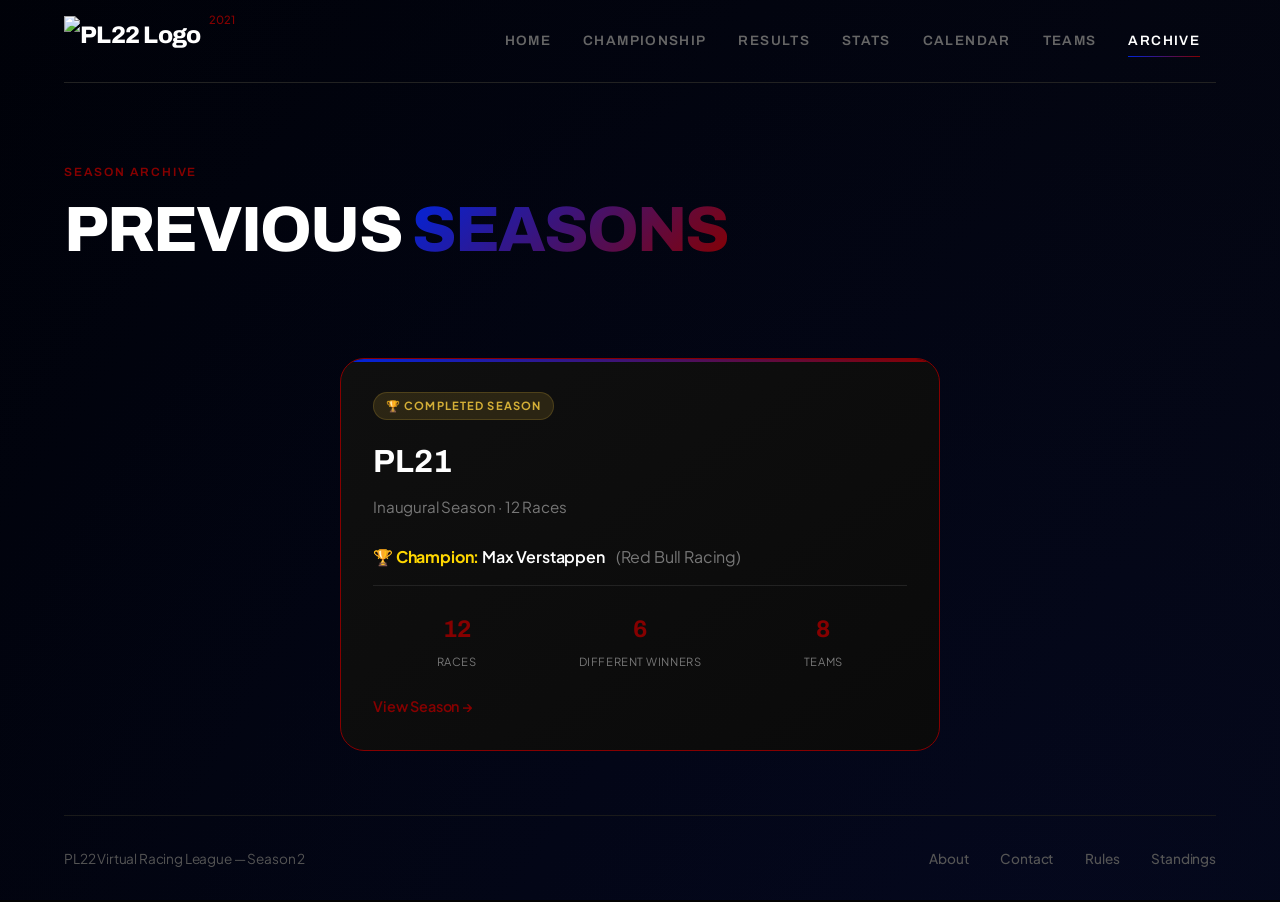
==== archive.html @ 876d799d "Season Archive" ====
<!DOCTYPE html>
<html lang="en">
<head>
    <meta charset="UTF-8">
    <meta name="viewport" content="width=device-width, initial-scale=1.0">
    <title>PL22 - Season Archive</title>
    <link rel="preconnect" href="https://fonts.googleapis.com">
    <link rel="preconnect" href="https://fonts.gstatic.com" crossorigin>
    <link href="https://fonts.googleapis.com/css2?family=Archivo:wght@400;500;600;700;800&family=Plus+Jakarta+Sans:wght@300;400;500;600;700;800&display=swap" rel="stylesheet">
    <link rel="stylesheet" href="css/style.css">
    <link rel="stylesheet" href="css/archive.css">
    <link rel="icon" type="image/png" href="https://i.postimg.cc/sgQbxyDm/PL22Logo.png">
    <link rel="apple-touch-icon" href="https://i.postimg.cc/sgQbxyDm/PL22Logo.png">
</head>
<body>
    <div class="container">
        <nav>
            <a href="index.html" class="logo">
                <img src="https://i.postimg.cc/sgQbxyDm/PL22Logo.png" alt="PL22 Logo" class="logo-image">
            </a>
            <div class="countdown-container" id="countdown-container" style="display: none;">
                <span class="countdown-label">NEXT RACE</span>
                <span class="countdown-timer" id="countdown-timer">--d --h --m</span>
            </div>
            <div class="nav-links">
                <a href="index.html">HOME</a>
                <a href="championship.html">CHAMPIONSHIP</a>
                <a href="results.html">RESULTS</a>
                <a href="stats.html">STATS</a>
                <a href="calendar.html">CALENDAR</a>
                <a href="teams.html">TEAMS</a>
                <a href="archive.html" class="active">ARCHIVE</a>
            </div>
        </nav>

        <!-- ===== GRID VIEW ===== -->
        <div id="gridView">
            <div class="page-header">
                <div class="page-eyebrow">SEASON ARCHIVE</div>
                <h1 class="page-title">PREVIOUS <span>SEASONS</span></h1>
            </div>

            <div class="archive-grid" id="archiveGrid">
                <!-- PL21 - Only Season -->
                <div class="archive-card archive-featured" data-season="2021">
                    <div class="archive-season-badge">🏆 COMPLETED SEASON</div>
                    <div class="archive-card-title">PL21</div>
                    <div class="archive-card-subtitle">Inaugural Season · 12 Races</div>
                    <div style="margin-bottom: 1rem;">
                        <span class="champion">🏆 Champion:</span> 
                        <span style="font-weight: 600;">Max Verstappen</span>
                        <span style="color: #777; margin-left: 0.5rem;">(Red Bull Racing)</span>
                    </div>
                    <div class="archive-card-stats">
                        <div class="archive-stat">
                            <div class="archive-stat-value">12</div>
                            <div class="archive-stat-label">Races</div>
                        </div>
                        <div class="archive-stat">
                            <div class="archive-stat-value">6</div>
                            <div class="archive-stat-label">Different Winners</div>
                        </div>
                        <div class="archive-stat">
                            <div class="archive-stat-value">8</div>
                            <div class="archive-stat-label">Teams</div>
                        </div>
                    </div>
                    <div class="view-link">View Season →</div>
                </div>
            </div>
        </div>

        <!-- ===== SEASON DETAIL VIEW ===== -->
        <div id="seasonDetailView" style="display: none;">
            <button class="back-link" id="backToGrid">← Back to Archives</button>

            <div class="season-header" id="seasonHeader">
                <div class="season-header-top">
                    <div class="season-title-group">
                        <span class="season-badge">Completed Season</span>
                        <h1 class="season-title" id="seasonTitle">PL21</h1>
                    </div>
                    <div class="season-meta" id="seasonMeta">
                        <span class="season-meta-item" id="racesCount">0 Races</span>
                        <span class="season-meta-item" id="teamsCount">0 Teams</span>
                        <span class="season-meta-item" id="driversCount">0 Drivers</span>
                        <span class="season-meta-item" id="winnersCount">0 Winners</span>
                    </div>
                </div>

                <div class="season-champion" id="championSection">
                    <span class="trophy">🏆</span>
                    <div class="champ-info">
                        <div class="label">Season Champion</div>
                        <div class="name" id="championName">—</div>
                        <div class="team" id="championTeam">—</div>
                    </div>
                    <div class="champ-stats" id="championStats">
                        <div class="champ-stat">
                            <div class="number" id="champPoints">0</div>
                            <div class="label">Points</div>
                        </div>
                        <div class="champ-stat">
                            <div class="number" id="champWins">0</div>
                            <div class="label">Wins</div>
                        </div>
                        <div class="champ-stat">
                            <div class="number" id="champPodiums">0</div>
                            <div class="label">Podiums</div>
                        </div>
                        <div class="champ-stat">
                            <div class="number" id="champPoles">0</div>
                            <div class="label">Poles</div>
                        </div>
                        <div class="champ-stat">
                            <div class="number" id="champFL">0</div>
                            <div class="label">Fastest Laps</div>
                        </div>
                    </div>
                </div>
            </div>

            <div class="season-stats-grid" id="seasonStatsGrid">
                <div class="season-stat-card">
                    <div class="value" id="statChampionPoints">0</div>
                    <div class="label">Champion Points</div>
                </div>
                <div class="season-stat-card">
                    <div class="value" id="statDifferentWinners">0</div>
                    <div class="label">Different Winners</div>
                </div>
                <div class="season-stat-card">
                    <div class="value" id="statPoleSitters">0</div>
                    <div class="label">Pole Sitters</div>
                </div>
                <div class="season-stat-card">
                    <div class="value" id="statFLHolders">0</div>
                    <div class="label">Fastest Lap Holders</div>
                </div>
                <div class="season-stat-card">
                    <div class="value" id="statTeams">0</div>
                    <div class="label">Teams</div>
                </div>
                <div class="season-stat-card">
                    <div class="value" id="statAttendance">0%</div>
                    <div class="label">Attendance Rate</div>
                </div>
            </div>

            <div class="section-tabs">
                <button class="section-tab active" data-tab="standings">Standings</button>
                <button class="section-tab" data-tab="races">Race Results</button>
                <button class="section-tab" data-tab="stats">Season Stats</button>
                <button class="section-tab" data-tab="advanced">Advanced Stats</button>
            </div>

            <div id="standings" class="tab-content active">
                <div class="standings-container">
                    <div class="standings-subtitle">Driver Championship</div>
                    <table class="standings-table">
                        <thead>
                            <tr>
                                <th>Pos</th>
                                <th>Driver</th>
                                <th>Team</th>
                                <th>Wins</th>
                                <th>Podiums</th>
                                <th>Poles</th>
                                <th>FL</th>
                                <th>Pts</th>
                                <th>Pts/Race</th>
                            </tr>
                        </thead>
                        <tbody id="driverStandingsBody"></tbody>
                    </table>
                </div>

                <div class="standings-container">
                    <div class="standings-subtitle">Constructor Championship</div>
                    <table class="standings-table">
                        <thead>
                            <tr>
                                <th>Pos</th>
                                <th>Constructor</th>
                                <th>Drivers</th>
                                <th>Wins</th>
                                <th>Podiums</th>
                                <th>Poles</th>
                                <th>FL</th>
                                <th>Pts</th>
                            </tr>
                        </thead>
                        <tbody id="constructorStandingsBody"></tbody>
                    </table>
                </div>
            </div>

            <div id="races" class="tab-content">
                <div class="results-grid" id="resultsGrid"></div>
            </div>

            <div id="stats" class="tab-content">
                <div class="stats-leaderboards" id="statsLeaderboards"></div>
            </div>

            <div id="advanced" class="tab-content">
                <div class="season-advanced-stats" id="advancedStats"></div>
            </div>
        </div>

        <footer>
            <span>PL22 Virtual Racing League — Season 2</span>
            <div class="footer-links">
                <a href="#">About</a>
                <a href="#">Contact</a>
                <a href="#">Rules</a>
                <a href="#">Standings</a>
            </div>
        </footer>
    </div>

    <!-- Modal -->
    <div class="modal-overlay" id="raceModal">
        <div class="modal-content">
            <button class="modal-close" id="modalClose">✕</button>
            <div class="modal-title" id="modalTitle">—</div>
            <div class="modal-subtitle" id="modalSubtitle">—</div>

            <div class="modal-stats">
                <div class="modal-stat">
                    <div class="value" id="modalWinner">—</div>
                    <div class="label">Winner</div>
                </div>
                <div class="modal-stat">
                    <div class="value" id="modalPole">—</div>
                    <div class="label">Pole</div>
                </div>
                <div class="modal-stat">
                    <div class="value" id="modalFL">—</div>
                    <div class="label">Fastest Lap</div>
                </div>
                <div class="modal-stat">
                    <div class="value" id="modalGap">—</div>
                    <div class="label">Winning Gap</div>
                </div>
            </div>

            <div class="modal-session-tabs">
                <button class="modal-session-tab active" data-session="race">Race</button>
                <button class="modal-session-tab" data-session="qualifying">Qualifying</button>
                <button class="modal-session-tab" data-session="sprint">Sprint</button>
            </div>

            <div id="modalRace" class="modal-session-content active">
                <table class="modal-table">
                    <thead>
                        <tr>
                            <th>Pos</th>
                            <th>Driver</th>
                            <th>Team</th>
                            <th>Pts</th>
                        </tr>
                    </thead>
                    <tbody id="modalRaceBody"></tbody>
                </table>
            </div>

            <div id="modalQualifying" class="modal-session-content">
                <table class="modal-table">
                    <thead>
                        <tr>
                            <th>Pos</th>
                            <th>Driver</th>
                            <th>Team</th>
                        </tr>
                    </thead>
                    <tbody id="modalQualiBody"></tbody>
                </table>
            </div>

            <div id="modalSprint" class="modal-session-content">
                <table class="modal-table">
                    <thead>
                        <tr>
                            <th>Pos</th>
                            <th>Driver</th>
                            <th>Team</th>
                            <th>Pts</th>
                        </tr>
                    </thead>
                    <tbody id="modalSprintBody"></tbody>
                </table>
            </div>
        </div>
    </div>

    <script src="js/data-loader-archive.js"></script>
    <script src="js/main.js"></script>
    <script src="js/archive.js"></script>
    <script src="js/countdown.js"></script>
</body>
</html>
---- css/style.css ----
/* css/style.css - Shared styles across all pages */
* {
    margin: 0;
    padding: 0;
    box-sizing: border-box;
}

body {
    font-family: 'Plus Jakarta Sans', -apple-system, BlinkMacSystemFont, sans-serif;
    background: #030303;
    color: #ffffff;
    line-height: 1.6;
    font-weight: 400;
    letter-spacing: -0.01em;
}

h1, h2, h3, .logo, .nav-links a, .page-eyebrow {
    font-family: 'Archivo', 'Inter', sans-serif;
    font-weight: 700;
    letter-spacing: -0.02em;
}

body::before {
    content: '';
    position: fixed;
    top: 0;
    left: 0;
    width: 100%;
    height: 100%;
    background: radial-gradient(circle at 20% 30%, rgba(0, 36, 220, 0.12) 0%, transparent 45%),
                radial-gradient(circle at 80% 70%, rgba(134, 0, 0, 0.12) 0%, transparent 45%),
                linear-gradient(125deg, #000000 0%, #0a0a0a 50%, #000000 100%);
    background-size: 400% 400%;
    animation: gradient 60s ease infinite;
    pointer-events: none;
    z-index: -2;
}

@keyframes gradient {
    0% { background-position: 0% 50%; }
    50% { background-position: 100% 50%; }
    100% { background-position: 0% 50%; }
}

.container {
    max-width: 1400px;
    margin: 0 auto;
    padding: 0 5%;
    position: relative;
    z-index: 2;
}

/* Navigation */
nav {
    display: flex;
    justify-content: space-between;
    align-items: center;
    padding: 2rem 0;
    border-bottom: 1px solid rgba(255, 255, 255, 0.03);
    animation: slideDown 0.8s ease-out;
}

@keyframes slideDown {
    from { transform: translateY(-100%); opacity: 0; }
    to { transform: translateY(0); opacity: 1; }
}

.logo {
    font-size: 2.2rem;
    font-weight: 800;
    position: relative;
    color: #fff;
    text-decoration: none;
    letter-spacing: -0.03em;
}

.logo::after {
    content: '2021';
    position: absolute;
    top: -5px;
    right: -35px;
    font-size: 0.7rem;
    color: #860000;
    font-weight: 500;
    font-family: 'Plus Jakarta Sans', sans-serif;
    letter-spacing: 0.02em;
}

.nav-links {
    display: flex;
    gap: 3rem;
}

.nav-links a {
    color: #666;
    text-decoration: none;
    font-size: 0.85rem;
    text-transform: uppercase;
    letter-spacing: 0.1em;
    transition: all 0.3s ease;
    position: relative;
    font-weight: 600;
}

.nav-links a.active {
    color: #fff;
}

.nav-links a.active::after {
    content: '';
    position: absolute;
    bottom: -5px;
    left: 0;
    width: 100%;
    height: 1px;
    background: linear-gradient(90deg, #0024dc, #860000);
}

.nav-links a:hover {
    color: #fff;
}

/* Page Header */
.page-header {
    padding: 3rem 0 2rem;
    animation: fadeUp 1s ease 0.2s both;
}

@keyframes fadeUp {
    from { opacity: 0; transform: translateY(30px); }
    to { opacity: 1; transform: translateY(0); }
}

.page-eyebrow {
    color: #860000;
    font-size: 0.75rem;
    text-transform: uppercase;
    letter-spacing: 0.15em;
    margin-bottom: 1rem;
    font-weight: 600;
}

.page-title {
    font-size: 4rem;
    font-weight: 800;
    line-height: 1;
    margin-bottom: 1rem;
    letter-spacing: -0.03em;
}

.page-title span {
    background: linear-gradient(135deg, #0024dc, #860000);
    -webkit-background-clip: text;
    -webkit-text-fill-color: transparent;
    background-clip: text;
}

/* Loading State */
.loading {
    text-align: center;
    padding: 4rem;
    color: #777;
    font-size: 1.2rem;
}

/* Team Colors */
.team-redbull { color: #1e41bb; }
.team-mercedes { color: #44b3ac; }
.team-mclaren { color: #f59600; }
.team-ferrari { color: #e8002d; }
.team-alpine { color: #2173b8; }
.team-alphatauri { color: #5e8faa; }
.team-astonmartin { color: #2d6d4b; }
.team-williams { color: #65c2e8; }
.team-alfa { color: #a50f0f; }
.team-haas { color: #b7b7b7; }

.bg-redbull { background: #1e41bb; }
.bg-mercedes { background: #44b3ac; }
.bg-mclaren { background: #f59600; }
.bg-ferrari { background: #e8002d; }
.bg-alpine { background: #2173b8; }
.bg-alphatauri { background: #5e8faa; }
.bg-astonmartin { background: #2d6d4b; }
.bg-williams { background: #65c2e8; }
.bg-alfa { background: #a50f0f; }
.bg-haas { background: #b7b7b7; }

/* Podium Gradients */
.gold-gradient {
    background: linear-gradient(135deg, #ffd700, #b8860b);
    -webkit-background-clip: text;
    -webkit-text-fill-color: transparent;
    background-clip: text;
    font-weight: 700;
}

.silver-gradient {
    background: linear-gradient(135deg, #c0c0c0, #808080);
    -webkit-background-clip: text;
    -webkit-text-fill-color: transparent;
    background-clip: text;
    font-weight: 700;
}

.bronze-gradient {
    background: linear-gradient(135deg, #cd7f32, #8b4513);
    -webkit-background-clip: text;
    -webkit-text-fill-color: transparent;
    background-clip: text;
    font-weight: 700;
}

.purple-text {
    color: #b45fbb;
    font-weight: 600;
}

/* Footer */
footer {
    margin-top: 4rem;
    padding: 2rem 0;
    border-top: 1px solid #1a1a1a;
    display: flex;
    justify-content: space-between;
    color: #555;
    font-size: 0.85rem;
}

.footer-links {
    display: flex;
    gap: 2rem;
}

.footer-links a {
    color: #555;
    text-decoration: none;
    transition: color 0.2s ease;
    font-weight: 500;
}

.footer-links a:hover {
    color: #860000;
}

/* Responsive */
@media (max-width: 768px) {
    .page-title { font-size: 3rem; }
    .nav-links { display: none; }
    footer {
        flex-direction: column;
        gap: 1rem;
        text-align: center;
    }
    .footer-links {
        justify-content: center;
    }
}
/* Add this to css/style.css */

/* Hero Section */
.hero {
    padding: 4rem 0 2rem;
    display: grid;
    grid-template-columns: 1.5fr 1fr;
    gap: 3rem;
    animation: fadeUp 1s ease 0.2s both;
}

.hero-eyebrow {
    color: #860000;
    font-size: 0.8rem;
    text-transform: uppercase;
    letter-spacing: 2px;
    margin-bottom: 1rem;
    font-weight: 600;
}

.hero-title {
    font-size: 4rem;
    font-weight: 700;
    line-height: 1.1;
    margin-bottom: 1.5rem;
    font-family: 'Archivo', sans-serif;
}

.hero-title-line {
    display: block;
    overflow: hidden;
}

.hero-title-line span {
    display: inline-block;
    animation: slideText 0.5s ease forwards;
    opacity: 0;
    transform: translateY(100%);
}

.hero-title-line:nth-child(1) span { animation-delay: 0.3s; }
.hero-title-line:nth-child(2) span { animation-delay: 0.5s; }
.hero-title-line:nth-child(3) span { animation-delay: 0.7s; }

@keyframes slideText {
    to { opacity: 1; transform: translateY(0); }
}

.hero-description {
    color: #777;
    font-size: 1.1rem;
    line-height: 1.8;
    max-width: 500px;
}

.hero-side {
    background: #0f0f0f;
    border-radius: 24px;
    padding: 2.5rem 2rem;
    transition: all 0.3s ease;
    position: relative;
    border: 2px solid transparent;
    background-clip: padding-box;
}

.hero-side::before {
    content: '';
    position: absolute;
    top: -2px;
    left: -2px;
    right: -2px;
    bottom: -2px;
    background: linear-gradient(45deg, #0024dc, #860000, #0024dc, #860000);
    border-radius: 25px;
    background-size: 400% 400%;
    z-index: -1;
    animation: borderAnimation 20s ease infinite;
    mask: linear-gradient(#fff 0 0) content-box, linear-gradient(#fff 0 0);
    -webkit-mask: linear-gradient(#fff 0 0) content-box, linear-gradient(#fff 0 0);
    -webkit-mask-composite: xor;
    mask-composite: exclude;
    padding: 2px;
    opacity: 0.5;
}

@keyframes borderAnimation {
    0% { background-position: 0% 50%; }
    50% { background-position: 100% 50%; }
    100% { background-position: 0% 50%; }
}

.featured-driver {
    text-align: center;
}

.driver-number {
    font-size: 5rem;
    font-weight: 700;
    color: #fff;
    text-shadow: 3px 3px 0 #0024dc, 6px 6px 0 #860000;
    line-height: 1;
    margin-bottom: 0.5rem;
    font-family: 'Archivo', sans-serif;
}

.driver-name {
    font-size: 1.8rem;
    font-weight: 600;
    margin: 0.5rem 0;
    color: #fff;
}

.driver-team {
    color: #777;
    font-size: 0.9rem;
    text-transform: uppercase;
    letter-spacing: 1px;
    margin-bottom: 1.5rem;
}

.driver-stats {
    display: flex;
    justify-content: center;
    gap: 2.5rem;
    margin-top: 1.5rem;
    padding-top: 1.5rem;
    border-top: 1px solid #222;
}

.driver-stat {
    text-align: center;
}

.driver-stat-value {
    font-size: 1.5rem;
    font-weight: 600;
    color: #860000;
}

.driver-stat-label {
    font-size: 0.7rem;
    color: #777;
    text-transform: uppercase;
    letter-spacing: 0.5px;
}

/* Stats Grid */
.stats-grid {
    display: grid;
    grid-template-columns: repeat(4, 1fr);
    gap: 1.5rem;
    margin: 3rem 0;
}

.stat-card {
    background: #0f0f0f;
    border-radius: 16px;
    padding: 1.5rem;
    transition: all 0.3s ease;
    animation: cardAppear 0.6s ease-out forwards;
    opacity: 0;
    transform: translateY(20px);
    position: relative;
    border: 2px solid transparent;
    background-clip: padding-box;
}

.stat-card:nth-child(1) { animation-delay: 0.1s; }
.stat-card:nth-child(2) { animation-delay: 0.15s; }
.stat-card:nth-child(3) { animation-delay: 0.2s; }
.stat-card:nth-child(4) { animation-delay: 0.25s; }

@keyframes cardAppear {
    to { opacity: 1; transform: translateY(0); }
}

.stat-card::before {
    content: '';
    position: absolute;
    top: -2px;
    left: -2px;
    right: -2px;
    bottom: -2px;
    background: linear-gradient(45deg, #0024dc, #860000, #0024dc);
    border-radius: 17px;
    background-size: 400% 400%;
    z-index: -1;
    animation: statBorderAnimation 24s ease infinite;
    mask: linear-gradient(#fff 0 0) content-box, linear-gradient(#fff 0 0);
    -webkit-mask: linear-gradient(#fff 0 0) content-box, linear-gradient(#fff 0 0);
    -webkit-mask-composite: xor;
    mask-composite: exclude;
    padding: 2px;
    opacity: 0.3;
}

@keyframes statBorderAnimation {
    0% { background-position: 0% 50%; }
    50% { background-position: 100% 50%; }
    100% { background-position: 0% 50%; }
}

.stat-label {
    font-size: 0.8rem;
    text-transform: uppercase;
    letter-spacing: 1px;
    color: #777;
    margin-bottom: 0.75rem;
}

.stat-value {
    font-size: 2rem;
    font-weight: 600;
    color: #fff;
    margin-bottom: 0.25rem;
}

.stat-detail {
    font-size: 0.9rem;
    color: #555;
}

/* News Grid */
.news-grid {
    display: grid;
    grid-template-columns: repeat(3, 1fr);
    gap: 2rem;
    margin: 4rem 0;
}

.news-card {
    background: #0f0f0f;
    border-radius: 20px;
    padding: 2rem;
    transition: all 0.4s cubic-bezier(0.175, 0.885, 0.32, 1.275);
    position: relative;
    border: 2px solid transparent;
    background-clip: padding-box;
}

.news-card::before {
    content: '';
    position: absolute;
    top: -2px;
    left: -2px;
    right: -2px;
    bottom: -2px;
    background: linear-gradient(45deg, #860000, #0024dc, #860000);
    border-radius: 21px;
    background-size: 400% 400%;
    z-index: -1;
    animation: newsBorderAnimation 30s ease infinite;
    mask: linear-gradient(#fff 0 0) content-box, linear-gradient(#fff 0 0);
    -webkit-mask: linear-gradient(#fff 0 0) content-box, linear-gradient(#fff 0 0);
    -webkit-mask-composite: xor;
    mask-composite: exclude;
    padding: 2px;
    opacity: 0.2;
}

@keyframes newsBorderAnimation {
    0% { background-position: 0% 50%; }
    50% { background-position: 100% 50%; }
    100% { background-position: 0% 50%; }
}

.news-category {
    color: #860000;
    font-size: 0.7rem;
    text-transform: uppercase;
    letter-spacing: 1px;
    margin-bottom: 0.5rem;
}

.news-title {
    font-size: 1.4rem;
    font-weight: 600;
    margin-bottom: 1rem;
    line-height: 1.3;
    color: #fff;
}

.news-summary {
    color: #777;
    font-size: 0.95rem;
    line-height: 1.6;
    margin-bottom: 1.5rem;
}

.news-link {
    color: #860000;
    text-decoration: none;
    font-size: 0.8rem;
    text-transform: uppercase;
    letter-spacing: 1px;
    transition: all 0.2s ease;
    display: inline-flex;
    align-items: center;
    gap: 0.5rem;
}

/* Standings Section */
.standings-section {
    margin: 4rem 0;
    background: #0f0f0f;
    border-radius: 24px;
    padding: 2rem;
    position: relative;
    border: 2px solid transparent;
    background-clip: padding-box;
}

.standings-section::before {
    content: '';
    position: absolute;
    top: -2px;
    left: -2px;
    right: -2px;
    bottom: -2px;
    background: linear-gradient(45deg, #0024dc, #860000, #0024dc, #860000);
    border-radius: 25px;
    background-size: 400% 400%;
    z-index: -1;
    animation: standingsBorderAnimation 40s ease infinite;
    mask: linear-gradient(#fff 0 0) content-box, linear-gradient(#fff 0 0);
    -webkit-mask: linear-gradient(#fff 0 0) content-box, linear-gradient(#fff 0 0);
    -webkit-mask-composite: xor;
    mask-composite: exclude;
    padding: 2px;
    opacity: 0.15;
}

@keyframes standingsBorderAnimation {
    0% { background-position: 0% 50%; }
    50% { background-position: 100% 50%; }
    100% { background-position: 0% 50%; }
}

.section-header {
    display: flex;
    justify-content: space-between;
    align-items: center;
    margin-bottom: 2rem;
}

.section-title {
    font-size: 1.5rem;
    font-weight: 700;
    color: #fff;
    font-family: 'Archivo', sans-serif;
}

.section-link {
    color: #777;
    text-decoration: none;
    font-size: 0.9rem;
    transition: color 0.2s ease;
    display: flex;
    align-items: center;
    gap: 0.5rem;
}

.section-link:hover {
    color: #860000;
}

.standings-table {
    width: 100%;
    border-collapse: collapse;
}

.standings-table th {
    text-align: left;
    padding: 1rem 0;
    color: #777;
    font-weight: 600;
    font-size: 0.8rem;
    text-transform: uppercase;
    letter-spacing: 1px;
    border-bottom: 1px solid #222;
    font-family: 'Archivo', sans-serif;
}

.standings-table td {
    padding: 1rem 0;
    border-bottom: 1px solid #1a1a1a;
}

.position-1 { color: #ffd700; font-weight: 600; }
.position-2 { color: #c0c0c0; font-weight: 600; }
.position-3 { color: #cd7f32; font-weight: 600; }

.team-dot {
    width: 8px;
    height: 8px;
    border-radius: 50%;
    display: inline-block;
    margin-right: 0.5rem;
}

.points-cell {
    color: #860000;
    font-weight: 600;
}

/* Responsive */
@media (max-width: 1024px) {
    .hero { grid-template-columns: 1fr; }
    .stats-grid { grid-template-columns: repeat(2, 1fr); }
    .news-grid { grid-template-columns: repeat(2, 1fr); }
}

@media (max-width: 768px) {
    .hero-title { font-size: 3rem; }
    .stats-grid { grid-template-columns: 1fr; }
    .news-grid { grid-template-columns: 1fr; }
}
/* Update the logo styling in your navigation */
.logo {
    display: flex;
    align-items: center;
    gap: 0.5rem;
    text-decoration: none;
    color: white;
    font-size: 1.5rem;
    font-weight: 800;
    font-family: 'Archivo', sans-serif;
}

.logo-image {
    height: 50px; /* Adjust this value to match your desired size */
    width: auto;
    display: block;
    transition: transform 0.2s ease;
}

.logo:hover .logo-image {
    transform: scale(1.05);
}

/* For mobile responsiveness */
@media (max-width: 768px) {
    .logo-image {
        height: 30px;
    }
    
    .logo-text {
        font-size: 1.2rem;
    }
}
/* Add to css/style.css */

/* Driver links in standings table */
.driver-link {
    color: white;
    text-decoration: none;
    transition: color 0.2s ease;
    cursor: pointer;
}

.driver-link:hover {
    color: #860000;
    text-decoration: underline;
}

/* Ensure the driver-cell has proper styling */
.driver-cell {
    font-weight: 500;
}

/* News card link styling */
.news-link {
    color: #860000;
    text-decoration: none;
    font-weight: 600;
    font-size: 0.9rem;
    transition: all 0.2s ease;
    display: inline-block;
}

.news-link:hover {
    transform: translateX(5px);
    color: #a00000;
}
/* Countdown Timer in Nav */
.countdown-container {
    display: flex;
    align-items: center;
    gap: 0.5rem;
    background: rgba(134, 0, 0, 0.1);
    border: 1px solid rgba(134, 0, 0, 0.3);
    border-radius: 30px;
    padding: 0.3rem 1rem;
    font-size: 0.8rem;
    transition: all 0.3s ease;
}

.countdown-container:hover {
    background: rgba(134, 0, 0, 0.15);
    border-color: rgba(134, 0, 0, 0.5);
}

.countdown-label {
    color: #860000;
    font-weight: 600;
    font-size: 0.7rem;
    letter-spacing: 0.05em;
    text-transform: uppercase;
}

.countdown-timer {
    color: white;
    font-weight: 500;
    font-family: 'Archivo', monospace;
    background: rgba(0, 0, 0, 0.3);
    padding: 0.2rem 0.5rem;
    border-radius: 20px;
    border-left: 1px solid rgba(255, 255, 255, 0.1);
}

/* Update nav to accommodate countdown */
nav {
    display: flex;
    align-items: center;
    justify-content: space-between;
    padding: 1rem 0;
    border-bottom: 1px solid #222;
    margin-bottom: 2rem;
    flex-wrap: wrap;
    gap: 1rem;
}

.nav-links {
    display: flex;
    gap: 2rem;
    margin: 0 1rem;
}

@media (max-width: 1024px) {
    nav {
        flex-wrap: wrap;
        justify-content: center;
    }
    
    .countdown-container {
        order: 3;
        width: 100%;
        justify-content: center;
    }
}

@media (max-width: 768px) {
    .nav-links {
        gap: 1rem;
        flex-wrap: wrap;
        justify-content: center;
    }
    
    .countdown-container {
        padding: 0.3rem 0.8rem;
    }
    
    .countdown-label {
        font-size: 0.6rem;
    }
    
    .countdown-timer {
        font-size: 0.7rem;
    }
}
---- css/archive.css ----
/* css/archive.css */

/* ===== GRID VIEW ===== */
.archive-grid {
    display: grid;
    grid-template-columns: 1fr;
    max-width: 600px;
    margin: 3rem auto;
}

.archive-card {
    background: #0f0f0f;
    border-radius: 24px;
    border: 1px solid #222;
    padding: 2rem;
    transition: all 0.4s cubic-bezier(0.175, 0.885, 0.32, 1.275);
    position: relative;
    overflow: hidden;
    cursor: pointer;
}

.archive-card::before {
    content: '';
    position: absolute;
    top: 0;
    left: 0;
    width: 100%;
    height: 3px;
    background: linear-gradient(90deg, #0024dc, #860000);
    opacity: 0;
    transition: opacity 0.3s ease;
}

.archive-card:hover {
    transform: translateY(-8px);
    border-color: #860000;
    box-shadow: 0 20px 40px rgba(134, 0, 0, 0.15);
}

.archive-card:hover::before {
    opacity: 1;
}

.archive-featured {
    border-color: #860000;
    background: linear-gradient(145deg, #0f0f0f, #0a0a0a);
}

.archive-featured::before {
    opacity: 1;
}

.archive-season-badge {
    display: inline-block;
    background: rgba(212, 175, 55, 0.15);
    color: #D4AF37;
    padding: 0.25rem 0.75rem;
    border-radius: 20px;
    font-size: 0.7rem;
    font-weight: 700;
    text-transform: uppercase;
    letter-spacing: 0.1em;
    margin-bottom: 1rem;
    border: 1px solid rgba(212, 175, 55, 0.2);
}

.archive-card-title {
    font-size: 2rem;
    font-weight: 700;
    font-family: 'Archivo', sans-serif;
    margin-bottom: 0.5rem;
}

.archive-card-subtitle {
    color: #777;
    font-size: 0.95rem;
    margin-bottom: 1.5rem;
}

.archive-card .champion {
    color: #ffd700;
    font-weight: 700;
}

.archive-card-stats {
    display: grid;
    grid-template-columns: repeat(3, 1fr);
    gap: 1rem;
    padding-top: 1.5rem;
    border-top: 1px solid #222;
}

.archive-stat {
    text-align: center;
}

.archive-stat-value {
    font-size: 1.5rem;
    font-weight: 700;
    color: #860000;
    font-family: 'Archivo', sans-serif;
}

.archive-stat-label {
    color: #777;
    font-size: 0.7rem;
    text-transform: uppercase;
    letter-spacing: 0.05em;
    margin-top: 0.25rem;
}

.archive-card .view-link {
    display: inline-block;
    margin-top: 1.5rem;
    color: #860000;
    text-decoration: none;
    font-weight: 600;
    font-size: 0.9rem;
    transition: all 0.2s ease;
}

.archive-card .view-link:hover {
    transform: translateX(5px);
}

/* ===== SEASON DETAIL VIEW ===== */
.back-link {
    display: inline-flex;
    align-items: center;
    gap: 0.5rem;
    color: #777;
    text-decoration: none;
    font-size: 0.9rem;
    font-weight: 600;
    transition: all 0.2s ease;
    margin-bottom: 2rem;
    background: none;
    border: none;
    cursor: pointer;
    font-family: 'Plus Jakarta Sans', sans-serif;
}

.back-link:hover {
    color: #860000;
    transform: translateX(-5px);
}

.season-header {
    background: #0f0f0f;
    border-radius: 24px;
    padding: 2.5rem;
    margin-bottom: 3rem;
    position: relative;
    border: 2px solid transparent;
    background-clip: padding-box;
}

.season-header::before {
    content: '';
    position: absolute;
    top: -2px;
    left: -2px;
    right: -2px;
    bottom: -2px;
    background: linear-gradient(45deg, #0024dc, #860000, #0024dc, #860000);
    border-radius: 25px;
    background-size: 400% 400%;
    z-index: -1;
    animation: headerBorder 20s ease infinite;
    mask: linear-gradient(#fff 0 0) content-box, linear-gradient(#fff 0 0);
    -webkit-mask: linear-gradient(#fff 0 0) content-box, linear-gradient(#fff 0 0);
    -webkit-mask-composite: xor;
    mask-composite: exclude;
    padding: 2px;
    opacity: 0.3;
}

@keyframes headerBorder {
    0% { background-position: 0% 50%; }
    50% { background-position: 100% 50%; }
    100% { background-position: 0% 50%; }
}

.season-header-top {
    display: flex;
    justify-content: space-between;
    align-items: flex-start;
    flex-wrap: wrap;
    gap: 1rem;
    margin-bottom: 1.5rem;
}

.season-title-group {
    display: flex;
    align-items: center;
    gap: 1.5rem;
}

.season-badge {
    background: rgba(212, 175, 55, 0.15);
    color: #D4AF37;
    padding: 0.5rem 1rem;
    border-radius: 30px;
    font-size: 0.75rem;
    font-weight: 700;
    text-transform: uppercase;
    letter-spacing: 0.1em;
    border: 1px solid rgba(212, 175, 55, 0.2);
}

.season-title {
    font-size: 3rem;
    font-weight: 800;
    font-family: 'Archivo', sans-serif;
}

.season-meta {
    display: flex;
    gap: 2rem;
    flex-wrap: wrap;
    color: #777;
}

.season-meta-item {
    display: flex;
    align-items: center;
    gap: 0.5rem;
}

.season-champion {
    display: flex;
    align-items: center;
    gap: 1.5rem;
    padding: 1.5rem;
    background: rgba(255, 215, 0, 0.05);
    border-radius: 16px;
    border: 1px solid rgba(255, 215, 0, 0.1);
    margin-top: 1rem;
}

.season-champion .trophy {
    font-size: 2.5rem;
    line-height: 1;
}

.season-champion .champ-info .label {
    color: #777;
    font-size: 0.8rem;
    text-transform: uppercase;
    letter-spacing: 0.1em;
}

.season-champion .champ-info .name {
    font-size: 1.8rem;
    font-weight: 700;
}

.season-champion .champ-info .team {
    color: #777;
    font-size: 1rem;
}

.season-champion .champ-stats {
    display: flex;
    gap: 2rem;
    margin-left: auto;
}

.season-champion .champ-stat {
    text-align: center;
}

.season-champion .champ-stat .number {
    font-size: 1.5rem;
    font-weight: 700;
    color: #860000;
    font-family: 'Archivo', sans-serif;
}

.season-champion .champ-stat .label {
    color: #777;
    font-size: 0.7rem;
    text-transform: uppercase;
    letter-spacing: 0.05em;
}

.season-stats-grid {
    display: grid;
    grid-template-columns: repeat(6, 1fr);
    gap: 1rem;
    margin-bottom: 3rem;
}

.season-stat-card {
    background: #0f0f0f;
    border-radius: 12px;
    padding: 1.25rem 0.75rem;
    text-align: center;
    border: 1px solid #222;
    transition: all 0.3s ease;
}

.season-stat-card:hover {
    border-color: #860000;
    transform: translateY(-2px);
}

.season-stat-card .value {
    font-size: 1.8rem;
    font-weight: 700;
    color: #860000;
    font-family: 'Archivo', sans-serif;
}

.season-stat-card .label {
    color: #777;
    font-size: 0.65rem;
    text-transform: uppercase;
    letter-spacing: 0.05em;
    margin-top: 0.25rem;
}

.section-tabs {
    display: flex;
    gap: 0.5rem;
    margin-bottom: 2rem;
    border-bottom: 1px solid #222;
    padding-bottom: 0.5rem;
    flex-wrap: wrap;
}

.section-tab {
    background: none;
    border: none;
    color: #777;
    padding: 0.75rem 1.5rem;
    font-size: 0.85rem;
    font-weight: 600;
    text-transform: uppercase;
    letter-spacing: 0.1em;
    cursor: pointer;
    transition: all 0.3s ease;
    font-family: 'Archivo', sans-serif;
    border-radius: 8px;
}

.section-tab:hover {
    color: #fff;
    background: #1a1a1a;
}

.section-tab.active {
    color: #fff;
    background: #1a1a1a;
    position: relative;
}

.section-tab.active::after {
    content: '';
    position: absolute;
    bottom: -0.5rem;
    left: 0;
    width: 100%;
    height: 2px;
    background: linear-gradient(90deg, #0024dc, #860000);
}

.tab-content {
    display: none;
}

.tab-content.active {
    display: block;
    animation: fadeUp 0.4s ease;
}

@keyframes fadeUp {
    from { opacity: 0; transform: translateY(10px); }
    to { opacity: 1; transform: translateY(0); }
}

.standings-container {
    background: #0f0f0f;
    border-radius: 16px;
    padding: 1.5rem;
    border: 1px solid #222;
    margin-bottom: 2rem;
    overflow-x: auto;
}

.standings-container .standings-subtitle {
    font-family: 'Archivo', sans-serif;
    font-size: 0.85rem;
    text-transform: uppercase;
    letter-spacing: 0.1em;
    color: #777;
    margin-bottom: 1rem;
    padding-bottom: 0.5rem;
    border-bottom: 1px solid #222;
}

.standings-table {
    width: 100%;
    border-collapse: collapse;
    min-width: 700px;
}

.standings-table th {
    text-align: left;
    padding: 1rem 0.75rem;
    color: #777;
    font-weight: 600;
    font-size: 0.7rem;
    text-transform: uppercase;
    letter-spacing: 0.1em;
    border-bottom: 1px solid #222;
    font-family: 'Archivo', sans-serif;
}

.standings-table td {
    padding: 0.85rem 0.75rem;
    border-bottom: 1px solid #1a1a1a;
    transition: background 0.2s ease;
    font-size: 0.9rem;
}

.standings-table tr:hover td {
    background: #151515;
}

.standings-table .position-1 { color: #ffd700; font-weight: 700; }
.standings-table .position-2 { color: #c0c0c0; font-weight: 700; }
.standings-table .position-3 { color: #cd7f32; font-weight: 700; }

.driver-color-dot {
    width: 8px;
    height: 8px;
    border-radius: 50%;
    display: inline-block;
    margin-right: 0.75rem;
}

.driver-cell {
    font-weight: 600;
    color: #fff;
}

.team-cell {
    color: #777;
}

.points-cell {
    color: #860000;
    font-weight: 700;
    text-align: right;
}

.results-grid {
    display: grid;
    grid-template-columns: repeat(auto-fill, minmax(300px, 1fr));
    gap: 1.5rem;
    margin-bottom: 2rem;
}

.result-card {
    background: #0f0f0f;
    border-radius: 16px;
    padding: 1.5rem;
    border: 1px solid #222;
    transition: all 0.3s ease;
    cursor: pointer;
}

.result-card:hover {
    border-color: #860000;
    transform: translateY(-4px);
    box-shadow: 0 10px 30px rgba(134, 0, 0, 0.15);
}

.result-card .race-header {
    display: flex;
    justify-content: space-between;
    align-items: center;
    margin-bottom: 1rem;
    padding-bottom: 0.5rem;
    border-bottom: 1px solid #222;
}

.result-card .race-name {
    font-weight: 600;
    font-size: 1.1rem;
}

.result-card .race-round {
    color: #777;
    font-size: 0.8rem;
}

.result-card .race-winner {
    display: flex;
    align-items: center;
    gap: 0.5rem;
    padding: 0.5rem;
    background: rgba(255, 215, 0, 0.05);
    border-radius: 8px;
    margin-bottom: 0.75rem;
}

.result-card .race-winner .label {
    color: #777;
    font-size: 0.7rem;
    text-transform: uppercase;
}

.result-card .race-winner .name {
    font-weight: 600;
}

.result-card .race-podium {
    display: flex;
    justify-content: space-around;
    padding: 0.5rem 0;
}

.result-card .podium-item {
    text-align: center;
    flex: 1;
}

.result-card .podium-item .pos {
    font-size: 0.7rem;
    color: #777;
}

.result-card .podium-item .name {
    font-size: 0.85rem;
    font-weight: 600;
}

.result-card .podium-item .pos-1 .name { color: #ffd700; }
.result-card .podium-item .pos-2 .name { color: #c0c0c0; }
.result-card .podium-item .pos-3 .name { color: #cd7f32; }

.result-card .race-stats {
    display: flex;
    justify-content: space-around;
    padding-top: 0.75rem;
    border-top: 1px solid #222;
    color: #777;
    font-size: 0.75rem;
}

.result-card .click-hint {
    text-align: center;
    margin-top: 0.75rem;
    padding-top: 0.75rem;
    border-top: 1px solid #222;
    color: #555;
    font-size: 0.7rem;
    text-transform: uppercase;
    letter-spacing: 0.05em;
}

.stats-leaderboards {
    display: grid;
    grid-template-columns: repeat(3, 1fr);
    gap: 1.5rem;
    margin-bottom: 2rem;
}

.stats-leaderboard {
    background: #0f0f0f;
    border-radius: 16px;
    padding: 1.5rem;
    border: 1px solid #222;
}

.stats-leaderboard h3 {
    font-family: 'Archivo', sans-serif;
    font-size: 0.85rem;
    text-transform: uppercase;
    letter-spacing: 0.1em;
    color: #777;
    margin-bottom: 1rem;
    padding-bottom: 0.5rem;
    border-bottom: 1px solid #222;
}

.stats-leaderboard .entry {
    display: flex;
    justify-content: space-between;
    padding: 0.5rem 0;
    border-bottom: 1px solid #1a1a1a;
}

.stats-leaderboard .entry:last-child {
    border-bottom: none;
}

.stats-leaderboard .entry .rank {
    color: #777;
    font-size: 0.8rem;
    width: 30px;
}

.stats-leaderboard .entry .name {
    font-weight: 500;
    flex: 1;
    padding-left: 0.5rem;
}

.stats-leaderboard .entry .value {
    color: #860000;
    font-weight: 700;
}

.stats-leaderboard .entry.gold .name { color: #ffd700; }
.stats-leaderboard .entry.silver .name { color: #c0c0c0; }
.stats-leaderboard .entry.bronze .name { color: #cd7f32; }

.season-advanced-stats {
    display: grid;
    grid-template-columns: 1fr 1fr;
    gap: 1.5rem;
    margin-bottom: 2rem;
}

.season-advanced-card {
    background: #0f0f0f;
    border-radius: 16px;
    padding: 1.5rem;
    border: 1px solid #222;
}

.season-advanced-card h3 {
    font-family: 'Archivo', sans-serif;
    font-size: 0.85rem;
    text-transform: uppercase;
    letter-spacing: 0.1em;
    color: #777;
    margin-bottom: 1rem;
    padding-bottom: 0.5rem;
    border-bottom: 1px solid #222;
}

.stat-row {
    display: flex;
    justify-content: space-between;
    padding: 0.5rem 0;
    border-bottom: 1px solid #1a1a1a;
    font-size: 0.9rem;
}

.stat-row:last-child {
    border-bottom: none;
}

.stat-row .label {
    color: #777;
}

.stat-row .value {
    color: #fff;
    font-weight: 500;
}

.stat-row .value.highlight {
    color: #860000;
    font-weight: 700;
}

/* Modal Styles */
.modal-overlay {
    display: none;
    position: fixed;
    top: 0;
    left: 0;
    width: 100%;
    height: 100%;
    background: rgba(0, 0, 0, 0.92);
    backdrop-filter: blur(8px);
    z-index: 1000;
    align-items: center;
    justify-content: center;
    padding: 2rem;
}

.modal-overlay.active {
    display: flex;
}

.modal-content {
    background: #0a0a0a;
    border-radius: 24px;
    border: 1px solid #222;
    max-width: 800px;
    width: 100%;
    max-height: 85vh;
    overflow-y: auto;
    padding: 2rem;
    position: relative;
    animation: modalSlideUp 0.3s ease;
}

@keyframes modalSlideUp {
    from {
        transform: translateY(30px);
        opacity: 0;
    }
    to {
        transform: translateY(0);
        opacity: 1;
    }
}

.modal-close {
    position: absolute;
    top: 1rem;
    right: 1.5rem;
    background: none;
    border: none;
    color: #777;
    font-size: 1.8rem;
    cursor: pointer;
    transition: color 0.2s ease;
    line-height: 1;
}

.modal-close:hover {
    color: #860000;
}

.modal-title {
    font-family: 'Archivo', sans-serif;
    font-size: 1.8rem;
    font-weight: 700;
    margin-bottom: 0.25rem;
}

.modal-subtitle {
    color: #777;
    font-size: 1rem;
    margin-bottom: 1.5rem;
}

.modal-session-tabs {
    display: flex;
    gap: 0.5rem;
    margin-bottom: 1.5rem;
    border-bottom: 1px solid #222;
    padding-bottom: 0.5rem;
}

.modal-session-tab {
    background: none;
    border: none;
    color: #777;
    padding: 0.5rem 1rem;
    font-size: 0.8rem;
    font-weight: 600;
    text-transform: uppercase;
    letter-spacing: 0.1em;
    cursor: pointer;
    transition: all 0.3s ease;
    font-family: 'Archivo', sans-serif;
    border-radius: 6px;
}

.modal-session-tab:hover {
    color: #fff;
}

.modal-session-tab.active {
    color: #fff;
    background: #1a1a1a;
}

.modal-session-content {
    display: none;
}

.modal-session-content.active {
    display: block;
}

.modal-table {
    width: 100%;
    border-collapse: collapse;
}

.modal-table th {
    text-align: left;
    padding: 0.75rem 0.5rem;
    color: #777;
    font-weight: 600;
    font-size: 0.65rem;
    text-transform: uppercase;
    letter-spacing: 0.1em;
    border-bottom: 1px solid #222;
    font-family: 'Archivo', sans-serif;
}

.modal-table td {
    padding: 0.6rem 0.5rem;
    border-bottom: 1px solid #1a1a1a;
    font-size: 0.85rem;
}

.modal-table tr:hover td {
    background: #151515;
}

.modal-table .pos-1 td:first-child { color: #ffd700; font-weight: 700; }
.modal-table .pos-2 td:first-child { color: #c0c0c0; font-weight: 700; }
.modal-table .pos-3 td:first-child { color: #cd7f32; font-weight: 700; }

.modal-table .dnf {
    color: #ff6b6b;
    font-weight: 600;
}

.modal-table .driver-dot {
    width: 6px;
    height: 6px;
    border-radius: 50%;
    display: inline-block;
    margin-right: 0.5rem;
}

.modal-stats {
    display: grid;
    grid-template-columns: repeat(4, 1fr);
    gap: 1rem;
    margin-bottom: 1.5rem;
    padding: 1rem;
    background: #0f0f0f;
    border-radius: 12px;
    border: 1px solid #222;
}

.modal-stat {
    text-align: center;
}

.modal-stat .value {
    font-size: 1.2rem;
    font-weight: 700;
    color: #860000;
    font-family: 'Archivo', sans-serif;
}

.modal-stat .label {
    color: #777;
    font-size: 0.6rem;
    text-transform: uppercase;
    letter-spacing: 0.05em;
    margin-top: 0.15rem;
}

@media (max-width: 1200px) {
    .season-stats-grid { grid-template-columns: repeat(3, 1fr); }
    .stats-leaderboards { grid-template-columns: repeat(2, 1fr); }
}

@media (max-width: 1024px) {
    .season-advanced-stats { grid-template-columns: 1fr; }
    .modal-stats { grid-template-columns: repeat(2, 1fr); }
}

@media (max-width: 768px) {
    .season-title { font-size: 2rem; }
    .season-title-group { flex-wrap: wrap; }
    .season-champion { flex-direction: column; text-align: center; }
    .season-champion .champ-stats { margin-left: 0; justify-content: center; flex-wrap: wrap; }
    .season-stats-grid { grid-template-columns: repeat(2, 1fr); }
    .season-meta { gap: 1rem; }
    .section-tabs { overflow-x: auto; flex-wrap: nowrap; }
    .section-tab { white-space: nowrap; padding: 0.5rem 1rem; font-size: 0.75rem; }
    .results-grid { grid-template-columns: 1fr; }
    .stats-leaderboards { grid-template-columns: 1fr; }
    .standings-table { font-size: 0.8rem; min-width: 600px; }
    .standings-table th,
    .standings-table td { padding: 0.5rem; }
    .modal-content { padding: 1.5rem; margin: 1rem; }
    .modal-title { font-size: 1.4rem; }
    .modal-table { font-size: 0.8rem; }
    .modal-table th,
    .modal-table td { padding: 0.4rem 0.3rem; }
    .archive-grid { margin: 1.5rem auto; }
    .archive-card { padding: 1.5rem; }
}
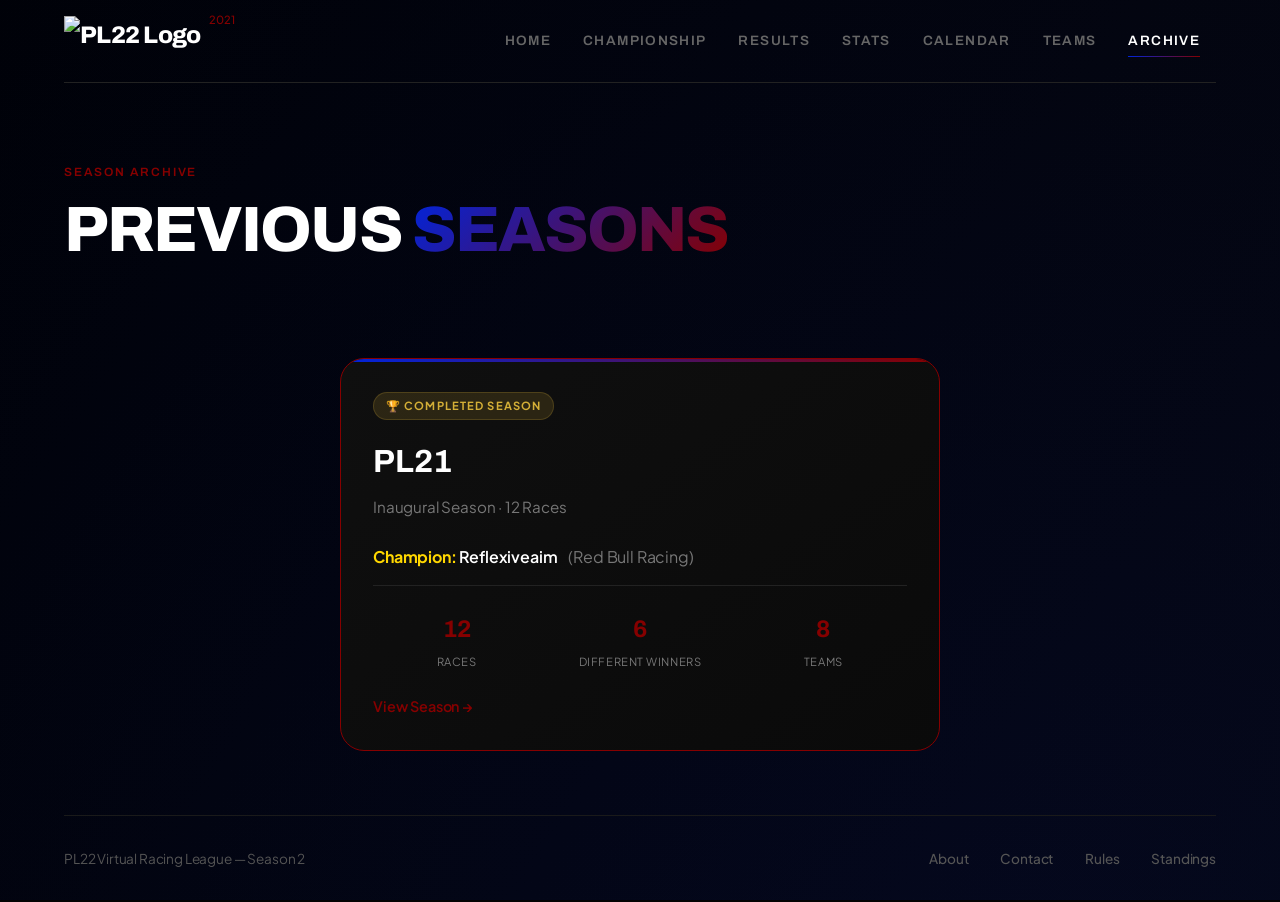
==== commit a9000b11: "Update archive.html" ====
--- a/archive.html
+++ b/archive.html
@@ -47,8 +47,8 @@
                     <div class="archive-card-title">PL21</div>
                     <div class="archive-card-subtitle">Inaugural Season · 12 Races</div>
                     <div style="margin-bottom: 1rem;">
-                        <span class="champion">🏆 Champion:</span> 
-                        <span style="font-weight: 600;">Max Verstappen</span>
+                        <span class="champion">Champion:</span> 
+                        <span style="font-weight: 600;">Reflexiveaim</span>
                         <span style="color: #777; margin-left: 0.5rem;">(Red Bull Racing)</span>
                     </div>
                     <div class="archive-card-stats">
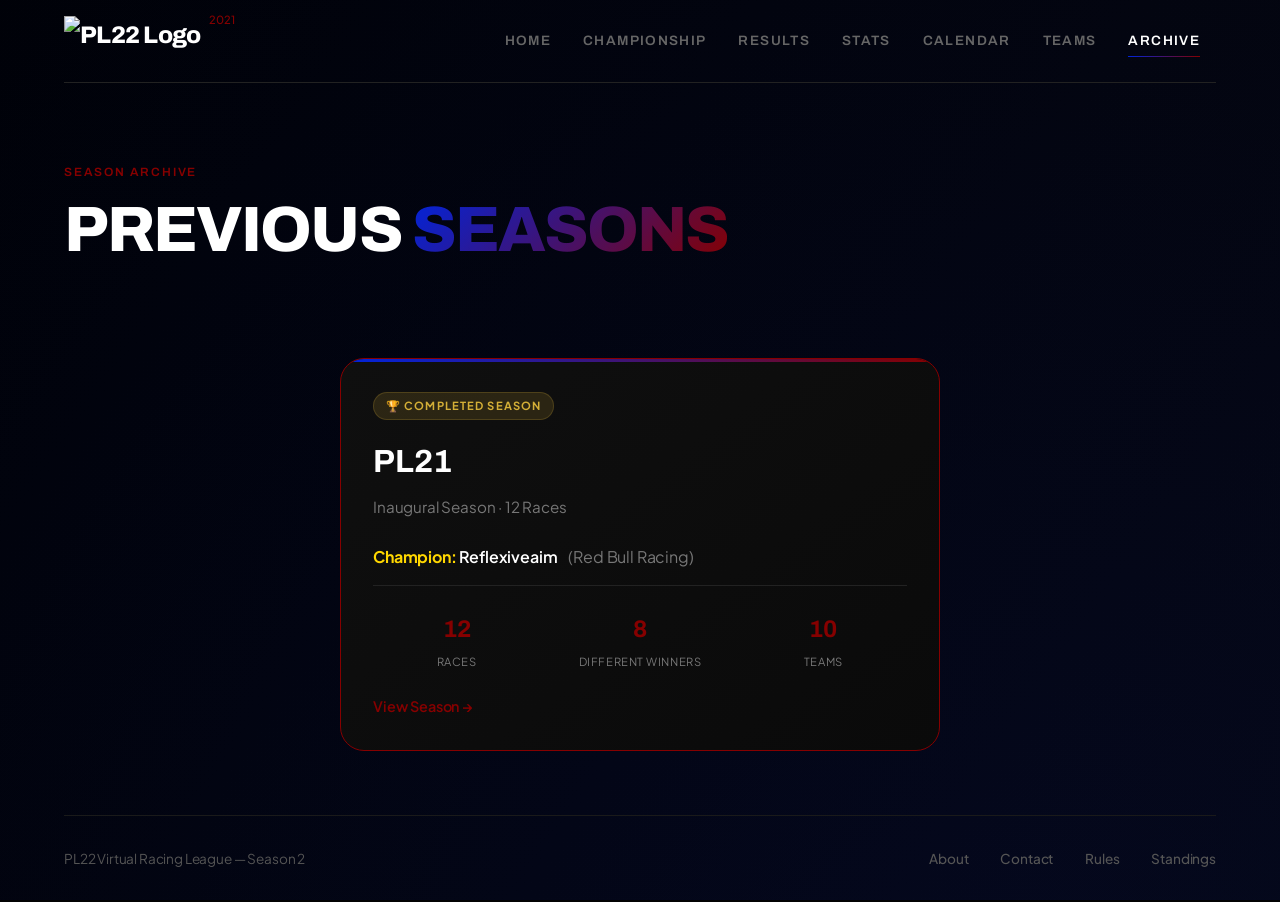
==== commit d8169dd7: "Update archive.html" ====
--- a/archive.html
+++ b/archive.html
@@ -57,11 +57,11 @@
                             <div class="archive-stat-label">Races</div>
                         </div>
                         <div class="archive-stat">
-                            <div class="archive-stat-value">6</div>
+                            <div class="archive-stat-value">8</div>
                             <div class="archive-stat-label">Different Winners</div>
                         </div>
                         <div class="archive-stat">
-                            <div class="archive-stat-value">8</div>
+                            <div class="archive-stat-value">10</div>
                             <div class="archive-stat-label">Teams</div>
                         </div>
                     </div>
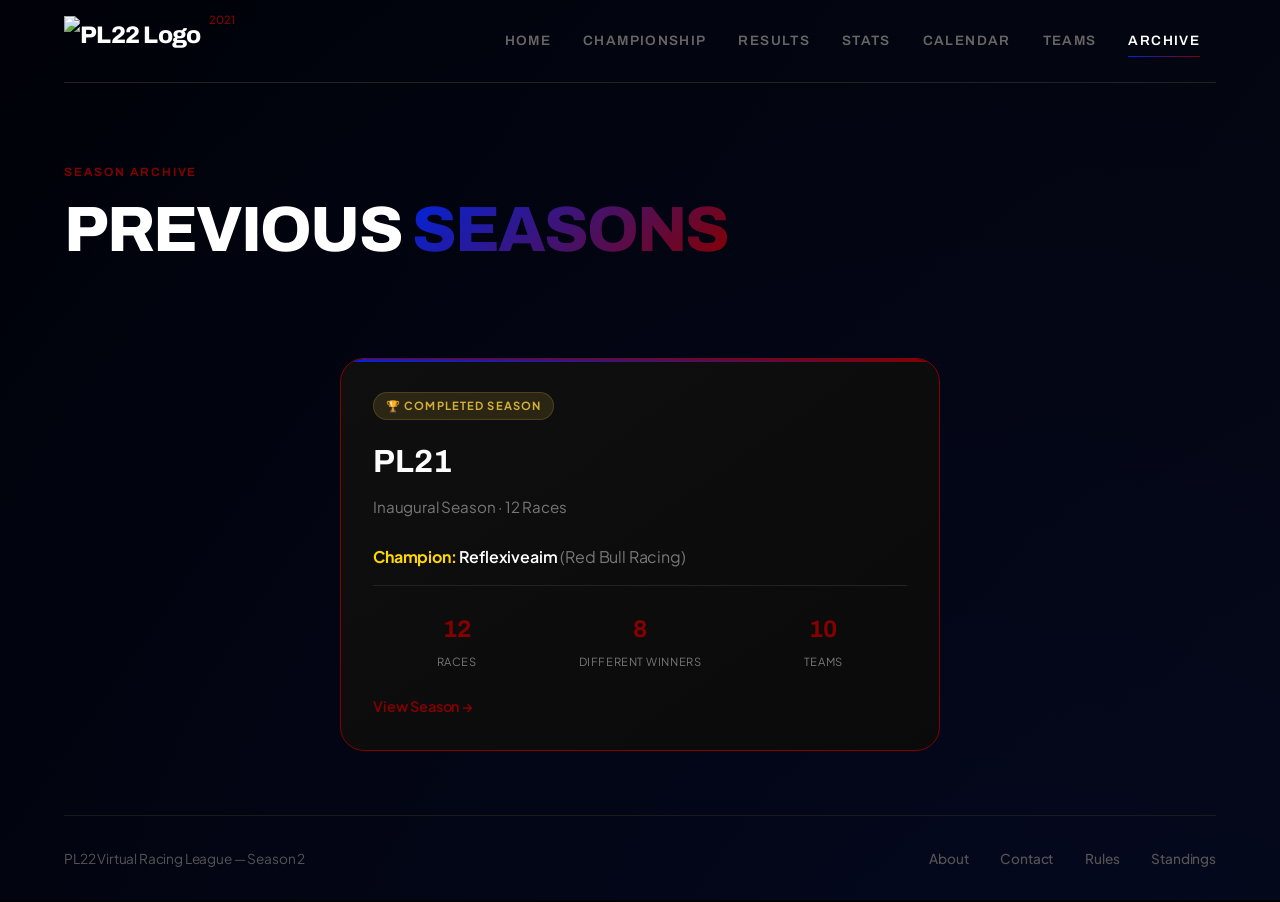
==== commit 9a88b50d: "Update archive.html" ====
--- a/archive.html
+++ b/archive.html
@@ -49,7 +49,7 @@
                     <div style="margin-bottom: 1rem;">
                         <span class="champion">Champion:</span> 
                         <span style="font-weight: 600;">Reflexiveaim</span>
-                        <span style="color: #777; margin-left: 0.5rem;">(Red Bull Racing)</span>
+                        <span style="color: #777;">(Red Bull Racing)</span>
                     </div>
                     <div class="archive-card-stats">
                         <div class="archive-stat">
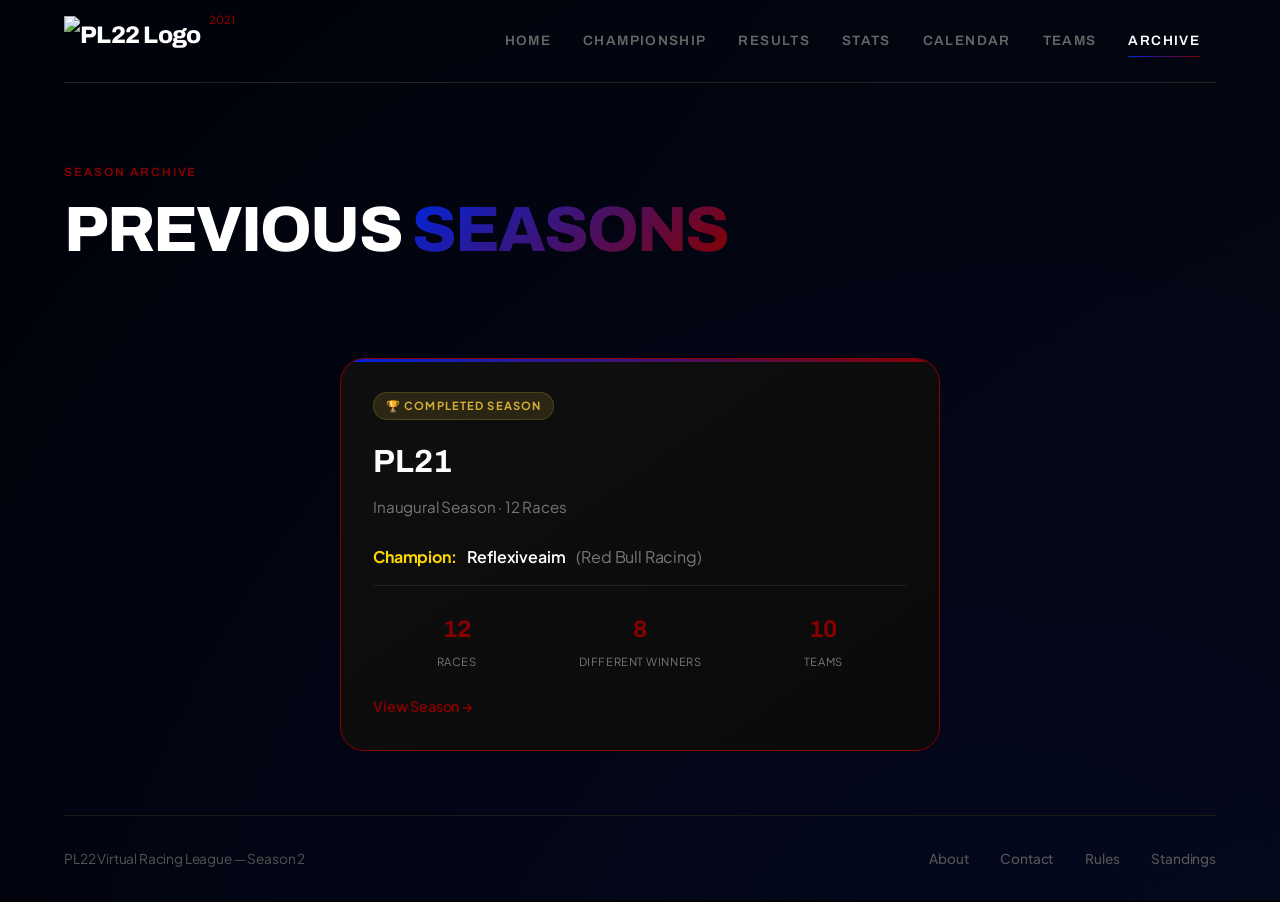
==== commit a7908a1d: "Update archive.html" ====
--- a/archive.html
+++ b/archive.html
@@ -48,8 +48,8 @@
                     <div class="archive-card-subtitle">Inaugural Season · 12 Races</div>
                     <div style="margin-bottom: 1rem;">
                         <span class="champion">Champion:</span> 
-                        <span style="font-weight: 600;">Reflexiveaim</span>
-                        <span style="color: #777;">(Red Bull Racing)</span>
+                        <span style="font-weight: 600; margin-left: 0.5rem;">Reflexiveaim</span>
+                        <span style="color: #777; margin-left: 0.5rem;">(Red Bull Racing)</span>
                     </div>
                     <div class="archive-card-stats">
                         <div class="archive-stat">
